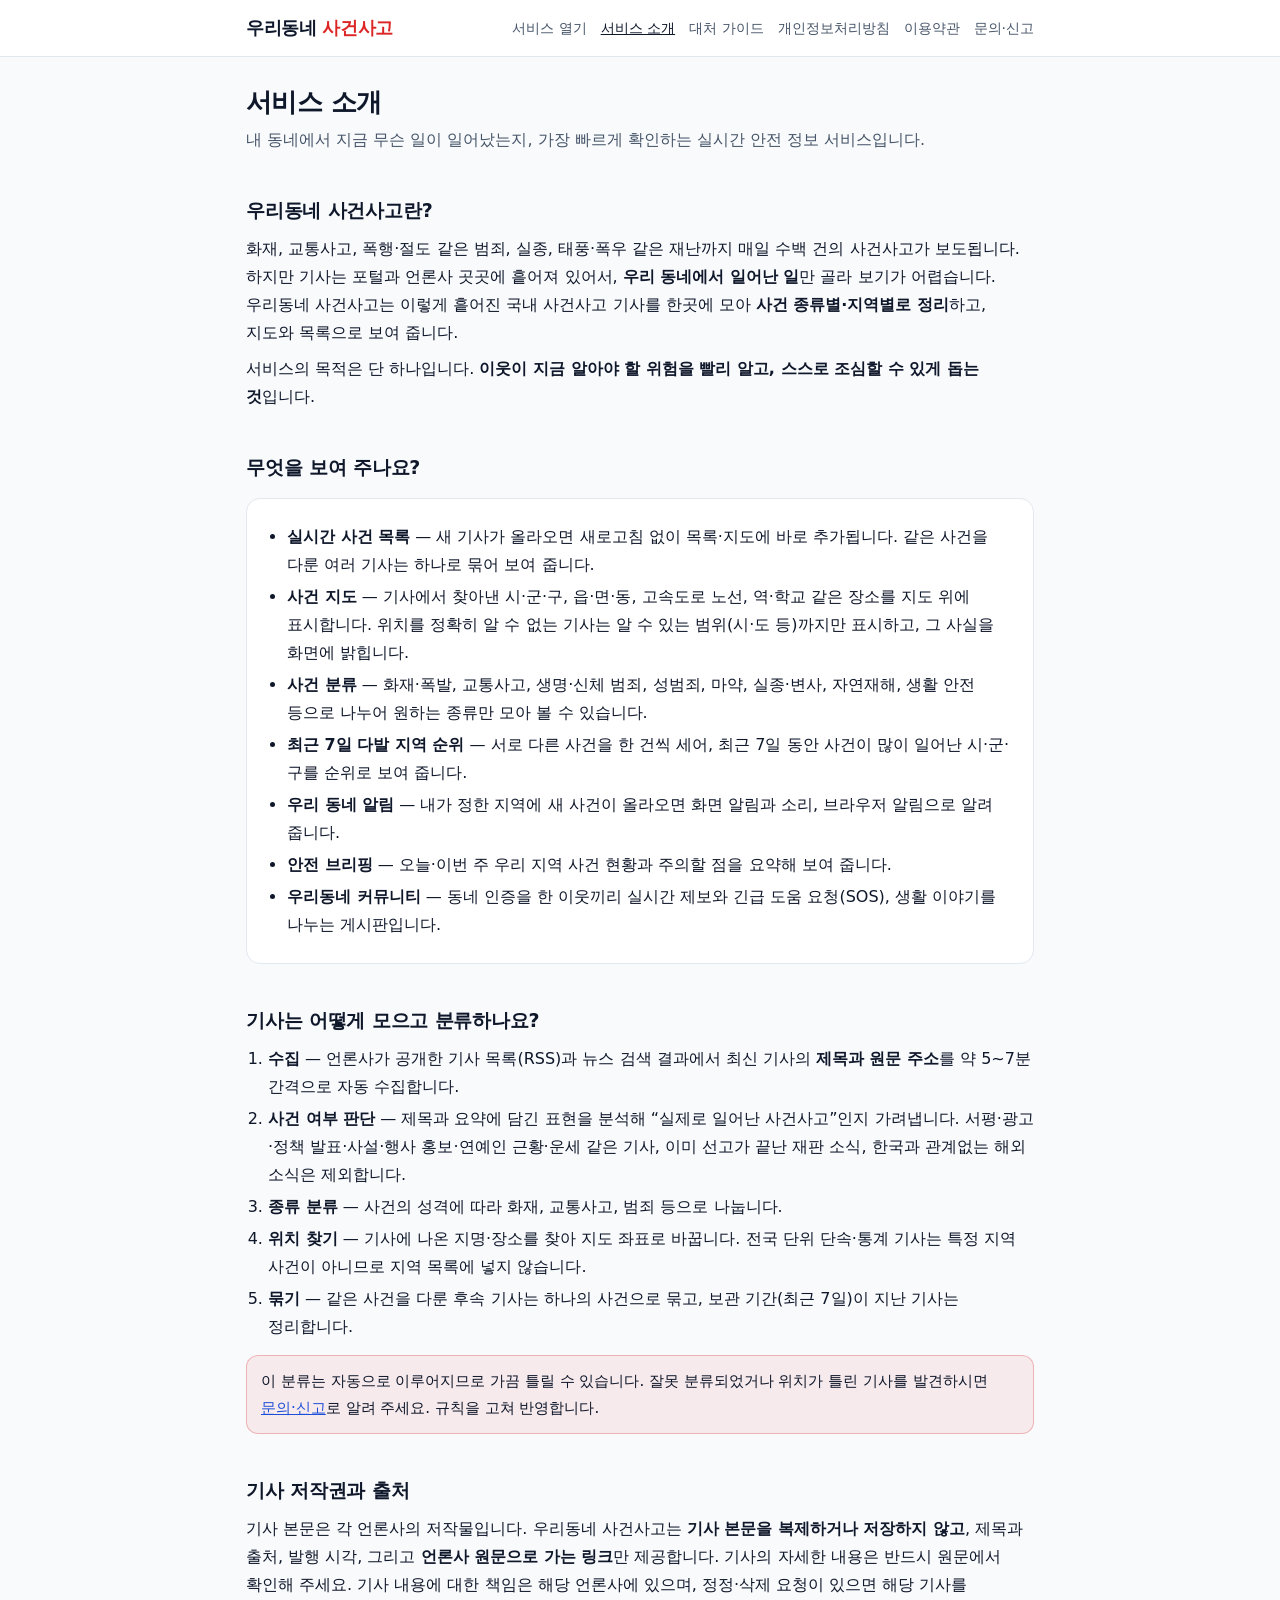
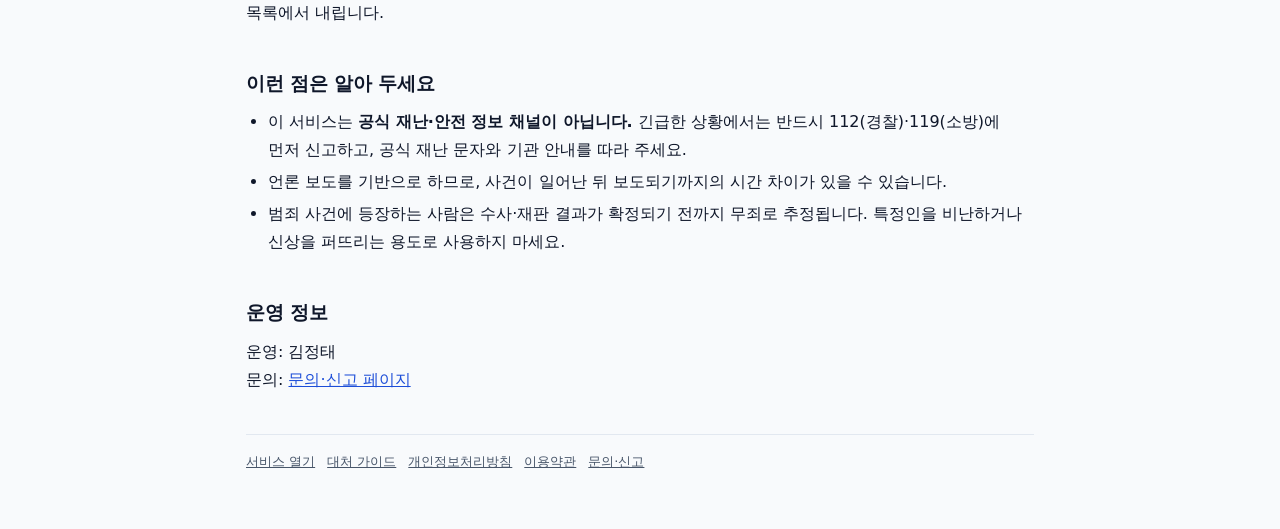
==== about.html @ 640eea9c "Update about.html" ====
<!DOCTYPE html>
<html lang="ko">
<head>
<meta charset="UTF-8">
<meta name="viewport" content="width=device-width, initial-scale=1.0">
<title>서비스 소개 - 우리동네 사건사고</title>
<meta name="description" content="우리동네 사건사고가 무엇인지, 어떤 기사를 어떻게 모으고 분류하는지, 어떤 기능을 제공하는지 소개합니다.">
<link rel="canonical" href="https://www.townalert.kr/about.html">
<link rel="stylesheet" href="site.css">
</head>
<body>
<header class="top"><div class="top-in">
  <a class="brand" href="./">우리동네 <b>사건사고</b></a>
  <nav class="nav"><a href="./">서비스 열기</a><a class="on" href="about.html">서비스 소개</a><a href="guide.html">대처 가이드</a><a href="privacy.html">개인정보처리방침</a><a href="terms.html">이용약관</a><a href="contact.html">문의·신고</a></nav>
</div></header>
<main class="wrap">
  <h1>서비스 소개</h1>
  <p class="lead">내 동네에서 지금 무슨 일이 일어났는지, 가장 빠르게 확인하는 실시간 안전 정보 서비스입니다.</p>

  <h2>우리동네 사건사고란?</h2>
  <p>화재, 교통사고, 폭행·절도 같은 범죄, 실종, 태풍·폭우 같은 재난까지 매일 수백 건의 사건사고가 보도됩니다. 하지만 기사는 포털과 언론사 곳곳에 흩어져 있어서, <b>우리 동네에서 일어난 일</b>만 골라 보기가 어렵습니다. 우리동네 사건사고는 이렇게 흩어진 국내 사건사고 기사를 한곳에 모아 <b>사건 종류별·지역별로 정리</b>하고, 지도와 목록으로 보여 줍니다.</p>
  <p>서비스의 목적은 단 하나입니다. <b>이웃이 지금 알아야 할 위험을 빨리 알고, 스스로 조심할 수 있게 돕는 것</b>입니다.</p>

  <h2>무엇을 보여 주나요?</h2>
  <div class="card"><ul>
    <li><b>실시간 사건 목록</b> — 새 기사가 올라오면 새로고침 없이 목록·지도에 바로 추가됩니다. 같은 사건을 다룬 여러 기사는 하나로 묶어 보여 줍니다.</li>
    <li><b>사건 지도</b> — 기사에서 찾아낸 시·군·구, 읍·면·동, 고속도로 노선, 역·학교 같은 장소를 지도 위에 표시합니다. 위치를 정확히 알 수 없는 기사는 알 수 있는 범위(시·도 등)까지만 표시하고, 그 사실을 화면에 밝힙니다.</li>
    <li><b>사건 분류</b> — 화재·폭발, 교통사고, 생명·신체 범죄, 성범죄, 마약, 실종·변사, 자연재해, 생활 안전 등으로 나누어 원하는 종류만 모아 볼 수 있습니다.</li>
    <li><b>최근 7일 다발 지역 순위</b> — 서로 다른 사건을 한 건씩 세어, 최근 7일 동안 사건이 많이 일어난 시·군·구를 순위로 보여 줍니다.</li>
    <li><b>우리 동네 알림</b> — 내가 정한 지역에 새 사건이 올라오면 화면 알림과 소리, 브라우저 알림으로 알려 줍니다.</li>
    <li><b>안전 브리핑</b> — 오늘·이번 주 우리 지역 사건 현황과 주의할 점을 요약해 보여 줍니다.</li>
    <li><b>우리동네 커뮤니티</b> — 동네 인증을 한 이웃끼리 실시간 제보와 긴급 도움 요청(SOS), 생활 이야기를 나누는 게시판입니다.</li>
  </ul></div>

  <h2>기사는 어떻게 모으고 분류하나요?</h2>
  <ol>
    <li><b>수집</b> — 언론사가 공개한 기사 목록(RSS)과 뉴스 검색 결과에서 최신 기사의 <b>제목과 원문 주소</b>를 약 5~7분 간격으로 자동 수집합니다.</li>
    <li><b>사건 여부 판단</b> — 제목과 요약에 담긴 표현을 분석해 “실제로 일어난 사건사고”인지 가려냅니다. 서평·광고·정책 발표·사설·행사 홍보·연예인 근황·운세 같은 기사, 이미 선고가 끝난 재판 소식, 한국과 관계없는 해외 소식은 제외합니다.</li>
    <li><b>종류 분류</b> — 사건의 성격에 따라 화재, 교통사고, 범죄 등으로 나눕니다.</li>
    <li><b>위치 찾기</b> — 기사에 나온 지명·장소를 찾아 지도 좌표로 바꿉니다. 전국 단위 단속·통계 기사는 특정 지역 사건이 아니므로 지역 목록에 넣지 않습니다.</li>
    <li><b>묶기</b> — 같은 사건을 다룬 후속 기사는 하나의 사건으로 묶고, 보관 기간(최근 7일)이 지난 기사는 정리합니다.</li>
  </ol>
  <div class="note">이 분류는 자동으로 이루어지므로 가끔 틀릴 수 있습니다. 잘못 분류되었거나 위치가 틀린 기사를 발견하시면 <a href="contact.html">문의·신고</a>로 알려 주세요. 규칙을 고쳐 반영합니다.</div>

  <h2>기사 저작권과 출처</h2>
  <p>기사 본문은 각 언론사의 저작물입니다. 우리동네 사건사고는 <b>기사 본문을 복제하거나 저장하지 않고</b>, 제목과 출처, 발행 시각, 그리고 <b>언론사 원문으로 가는 링크</b>만 제공합니다. 기사의 자세한 내용은 반드시 원문에서 확인해 주세요. 기사 내용에 대한 책임은 해당 언론사에 있으며, 정정·삭제 요청이 있으면 해당 기사를 목록에서 내립니다.</p>

  <h2>이런 점은 알아 두세요</h2>
  <ul>
    <li>이 서비스는 <b>공식 재난·안전 정보 채널이 아닙니다.</b> 긴급한 상황에서는 반드시 112(경찰)·119(소방)에 먼저 신고하고, 공식 재난 문자와 기관 안내를 따라 주세요.</li>
    <li>언론 보도를 기반으로 하므로, 사건이 일어난 뒤 보도되기까지의 시간 차이가 있을 수 있습니다.</li>
    <li>범죄 사건에 등장하는 사람은 수사·재판 결과가 확정되기 전까지 무죄로 추정됩니다. 특정인을 비난하거나 신상을 퍼뜨리는 용도로 사용하지 마세요.</li>
  </ul>

  <h2>운영 정보</h2>
  <p>운영: 김정태<br>문의: <a href="contact.html">문의·신고 페이지</a></p>

  <div class="foot"><a href="./">서비스 열기</a><a href="guide.html">대처 가이드</a><a href="privacy.html">개인정보처리방침</a><a href="terms.html">이용약관</a><a href="contact.html">문의·신고</a></div>
</main>
</body>
</html>
---- site.css ----
/* 우리동네 사건사고 - 안내 페이지 공통 스타일 (소개·가이드·개인정보처리방침·이용약관·문의) */
:root { --bg:#f8fafc; --card:#ffffff; --text:#0f172a; --sub:#475569; --line:#e2e8f0; --brand:#dc2626; --link:#1d4ed8; }
@media (prefers-color-scheme: dark) { :root { --bg:#0b1120; --card:#111a2e; --text:#f1f5f9; --sub:#cbd5e1; --line:#26334d; --brand:#f87171; --link:#93c5fd; } }
* { box-sizing: border-box; }
html { -webkit-text-size-adjust: 100%; }
body { margin:0; background:var(--bg); color:var(--text); line-height:1.75; font-size:16px;
  font-family:'Pretendard Variable','Pretendard',-apple-system,BlinkMacSystemFont,system-ui,Roboto,'Apple SD Gothic Neo','Malgun Gothic',sans-serif; word-break:keep-all; }
a { color:var(--link); }
.top { background:var(--card); border-bottom:1px solid var(--line); }
.top-in, .wrap { max-width:820px; margin:0 auto; padding:0 16px; }
.top-in { display:flex; align-items:center; justify-content:space-between; gap:12px; flex-wrap:wrap; padding-top:12px; padding-bottom:12px; }
.brand { font-weight:900; font-size:18px; color:var(--text); text-decoration:none; letter-spacing:-.02em; }
.brand b { color:var(--brand); }
.nav { display:flex; flex-wrap:wrap; gap:4px 14px; font-size:14px; }
.nav a { color:var(--sub); text-decoration:none; } .nav a:hover, .nav a.on { color:var(--text); text-decoration:underline; }
.wrap { padding-top:28px; padding-bottom:56px; }
h1 { font-size:26px; line-height:1.35; margin:0 0 6px; letter-spacing:-.02em; }
.lead { color:var(--sub); margin:0 0 24px; }
h2 { font-size:19px; margin:34px 0 8px; padding-top:6px; letter-spacing:-.01em; }
h3 { font-size:16px; margin:20px 0 4px; }
p, li { color:var(--text); } p { margin:8px 0; }
ul, ol { padding-left:22px; margin:8px 0; } li { margin:4px 0; }
.card { background:var(--card); border:1px solid var(--line); border-radius:14px; padding:16px 18px; margin:14px 0; }
.note { background:rgba(220,38,38,.07); border:1px solid rgba(220,38,38,.28); border-radius:12px; padding:12px 14px; margin:14px 0; font-size:15px; }
table { width:100%; border-collapse:collapse; margin:10px 0; font-size:14.5px; }
th, td { border:1px solid var(--line); padding:8px 10px; text-align:left; vertical-align:top; } th { background:rgba(100,116,139,.12); }
.meta { color:var(--sub); font-size:13px; }
.foot { border-top:1px solid var(--line); margin-top:40px; padding-top:16px; color:var(--sub); font-size:13px; }
.foot a { color:var(--sub); margin-right:12px; }
.ph { background:rgba(250,204,21,.25); border-radius:4px; padding:0 4px; }
@media (max-width:560px) { h1 { font-size:22px; } body { font-size:15.5px; } th, td { padding:6px 7px; } }
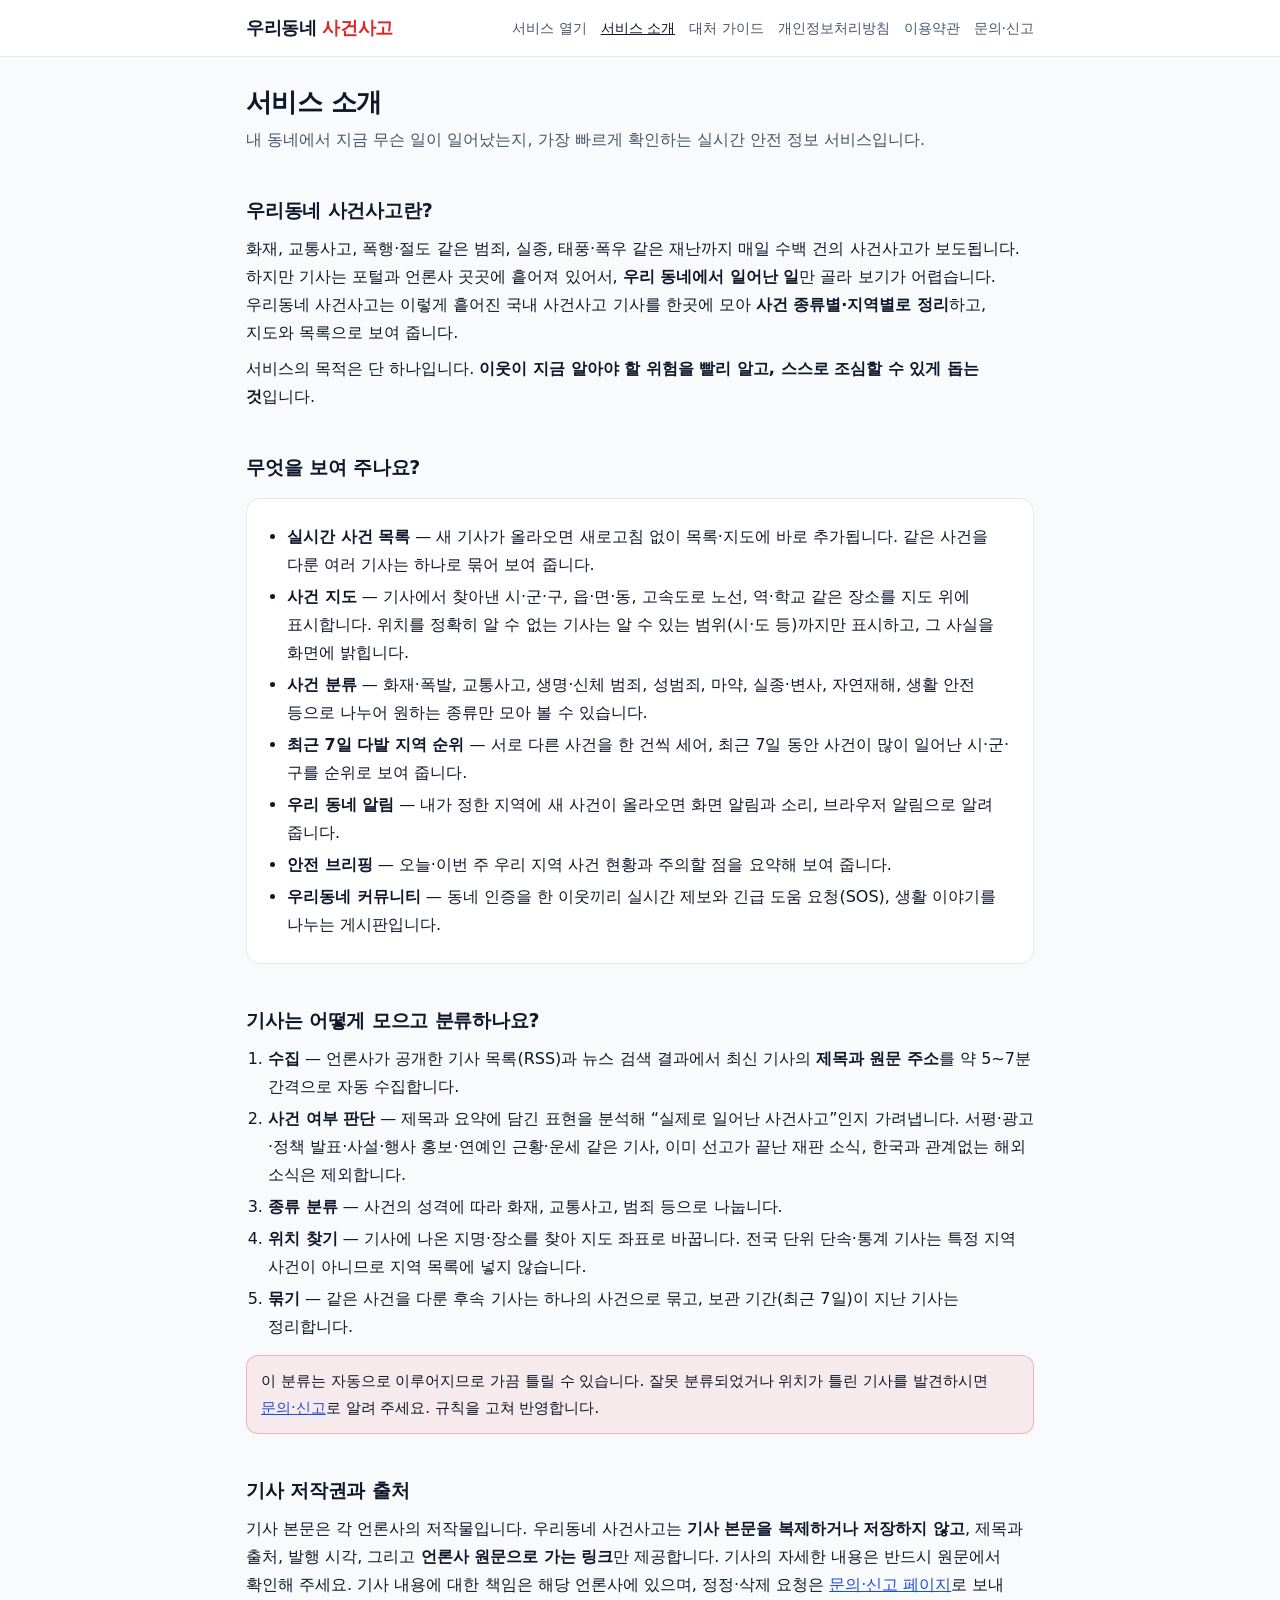
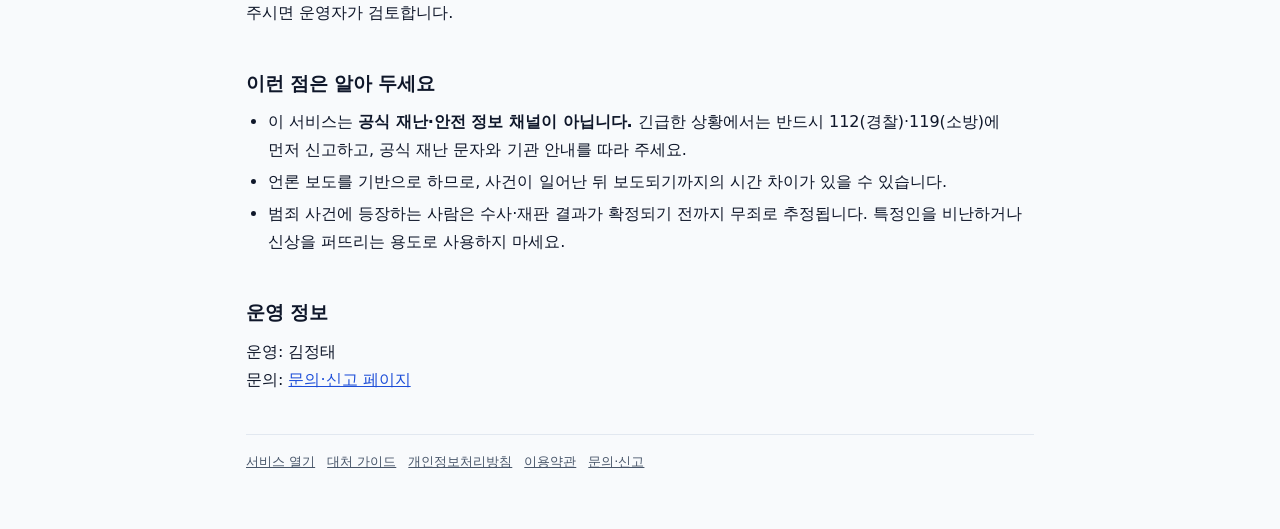
==== commit 4d602241: "Update about.html" ====
--- a/about.html
+++ b/about.html
@@ -43,7 +43,7 @@
   <div class="note">이 분류는 자동으로 이루어지므로 가끔 틀릴 수 있습니다. 잘못 분류되었거나 위치가 틀린 기사를 발견하시면 <a href="contact.html">문의·신고</a>로 알려 주세요. 규칙을 고쳐 반영합니다.</div>
 
   <h2>기사 저작권과 출처</h2>
-  <p>기사 본문은 각 언론사의 저작물입니다. 우리동네 사건사고는 <b>기사 본문을 복제하거나 저장하지 않고</b>, 제목과 출처, 발행 시각, 그리고 <b>언론사 원문으로 가는 링크</b>만 제공합니다. 기사의 자세한 내용은 반드시 원문에서 확인해 주세요. 기사 내용에 대한 책임은 해당 언론사에 있으며, 정정·삭제 요청이 있으면 해당 기사를 목록에서 내립니다.</p>
+  <p>기사 본문은 각 언론사의 저작물입니다. 우리동네 사건사고는 <b>기사 본문을 복제하거나 저장하지 않고</b>, 제목과 출처, 발행 시각, 그리고 <b>언론사 원문으로 가는 링크</b>만 제공합니다. 기사의 자세한 내용은 반드시 원문에서 확인해 주세요. 기사 내용에 대한 책임은 해당 언론사에 있으며, 정정·삭제 요청은 <a href="contact.html">문의·신고 페이지</a>로 보내 주시면 운영자가 검토합니다.</p>
 
   <h2>이런 점은 알아 두세요</h2>
   <ul>
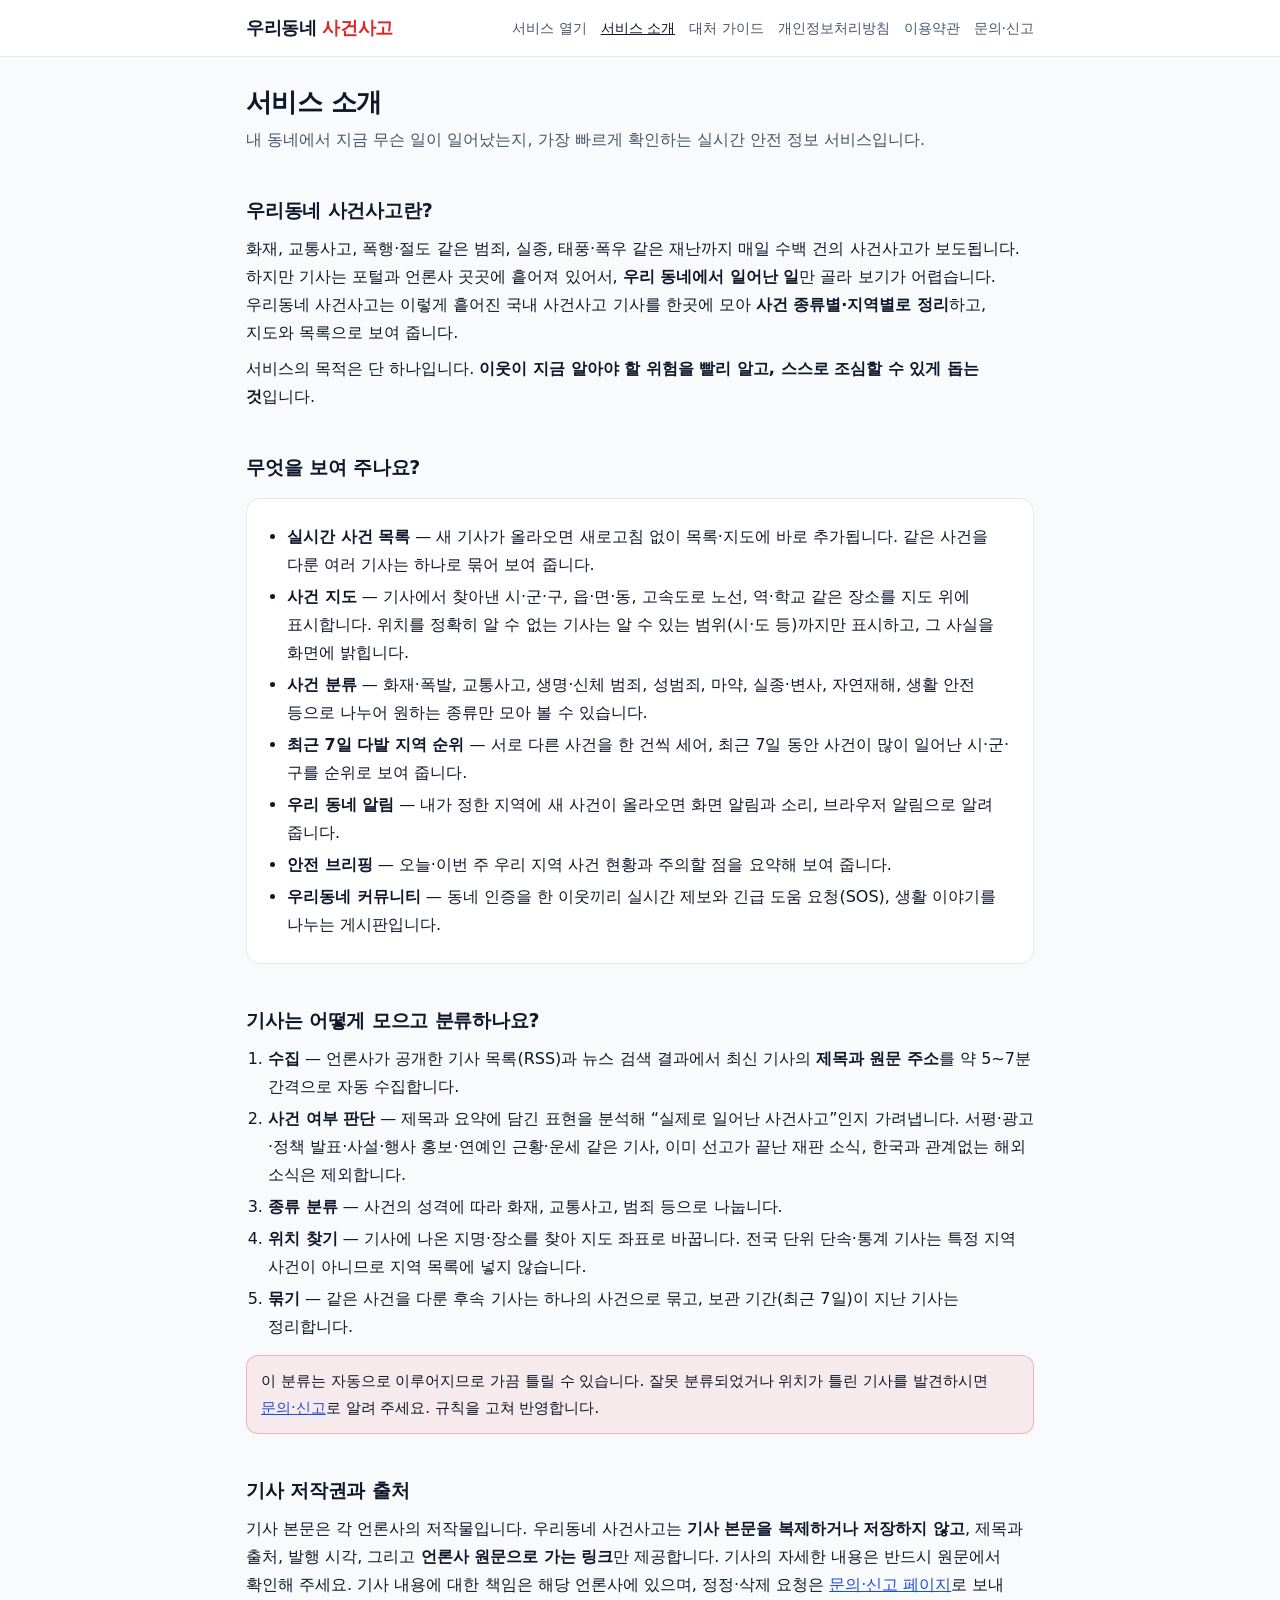
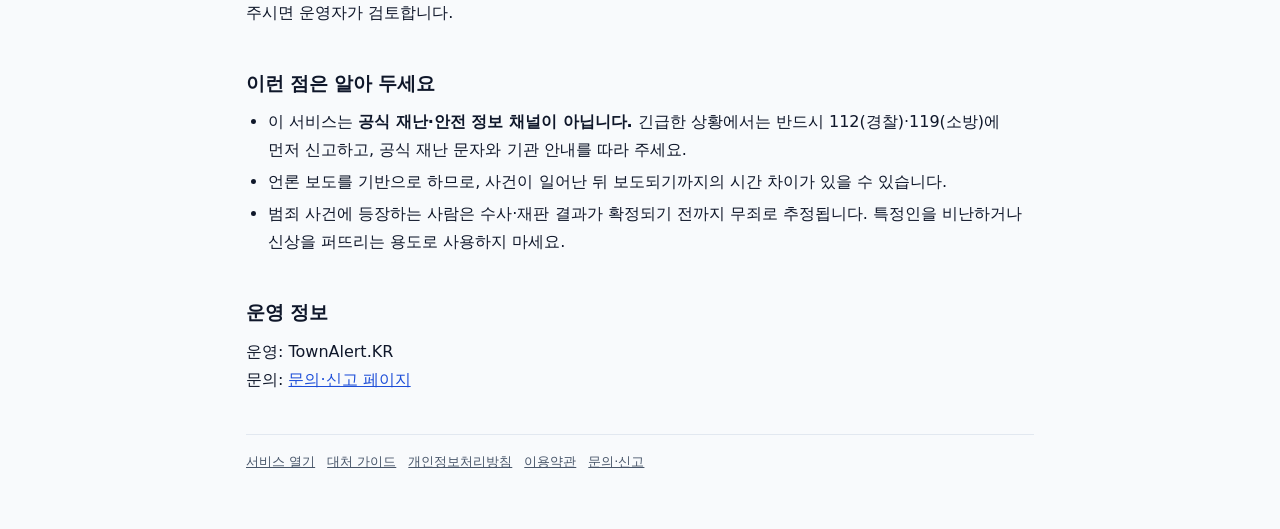
==== commit ffe20232: "Update about.html" ====
--- a/about.html
+++ b/about.html
@@ -3,6 +3,7 @@
 <head>
 <meta charset="UTF-8">
 <meta name="viewport" content="width=device-width, initial-scale=1.0">
+    <script async src="https://pagead2.googlesyndication.com/pagead/js/adsbygoogle.js?client=ca-pub-5504452289096948" crossorigin="anonymous"></script>
 <title>서비스 소개 - 우리동네 사건사고</title>
 <meta name="description" content="우리동네 사건사고가 무엇인지, 어떤 기사를 어떻게 모으고 분류하는지, 어떤 기능을 제공하는지 소개합니다.">
 <link rel="canonical" href="https://www.townalert.kr/about.html">
@@ -53,7 +54,7 @@
   </ul>
 
   <h2>운영 정보</h2>
-  <p>운영: 김정태<br>문의: <a href="contact.html">문의·신고 페이지</a></p>
+  <p>운영: TownAlert.KR<br>문의: <a href="contact.html">문의·신고 페이지</a></p>
 
   <div class="foot"><a href="./">서비스 열기</a><a href="guide.html">대처 가이드</a><a href="privacy.html">개인정보처리방침</a><a href="terms.html">이용약관</a><a href="contact.html">문의·신고</a></div>
 </main>
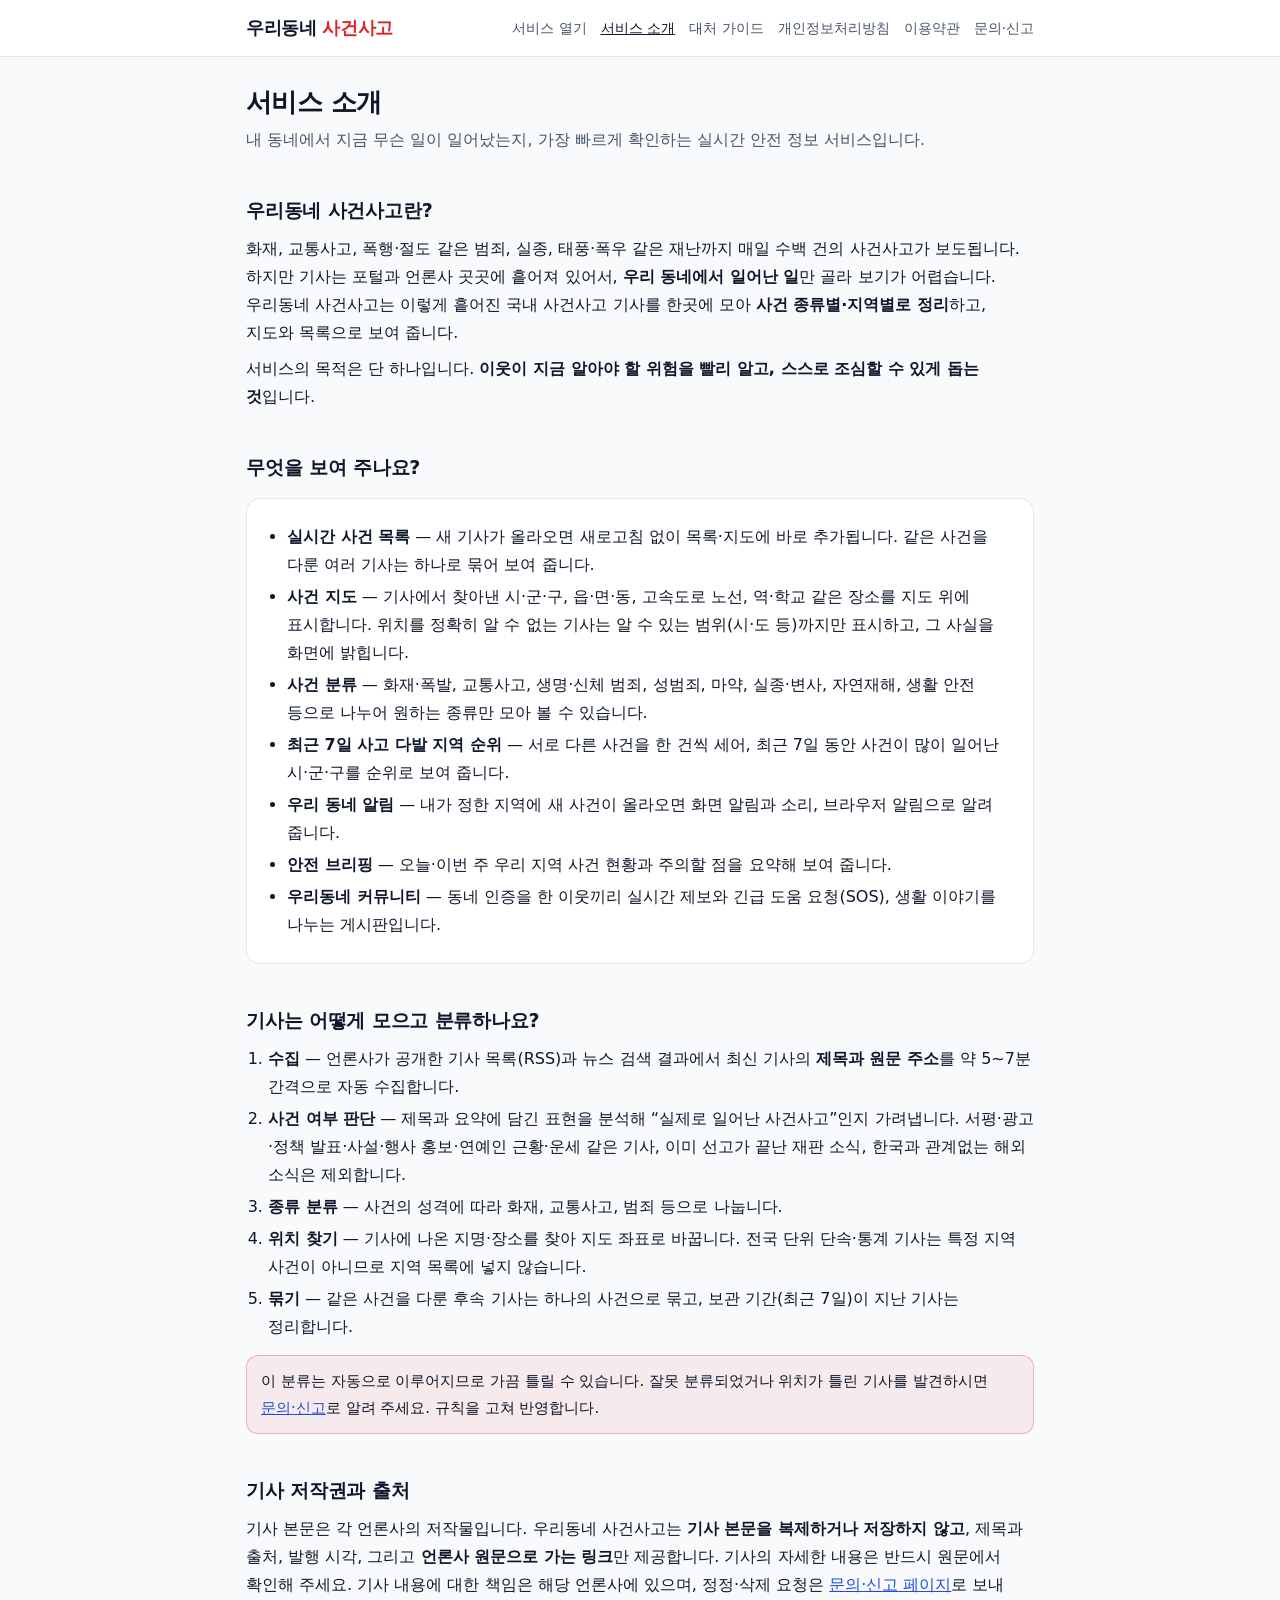
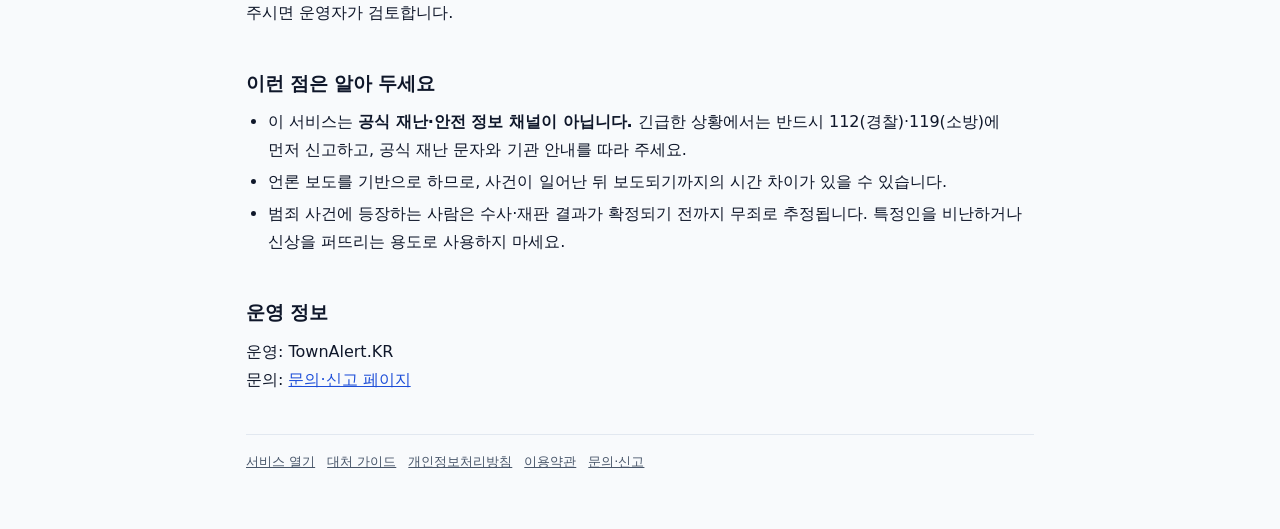
==== commit bdd06938: "Update about.html" ====
--- a/about.html
+++ b/about.html
@@ -27,7 +27,7 @@
     <li><b>실시간 사건 목록</b> — 새 기사가 올라오면 새로고침 없이 목록·지도에 바로 추가됩니다. 같은 사건을 다룬 여러 기사는 하나로 묶어 보여 줍니다.</li>
     <li><b>사건 지도</b> — 기사에서 찾아낸 시·군·구, 읍·면·동, 고속도로 노선, 역·학교 같은 장소를 지도 위에 표시합니다. 위치를 정확히 알 수 없는 기사는 알 수 있는 범위(시·도 등)까지만 표시하고, 그 사실을 화면에 밝힙니다.</li>
     <li><b>사건 분류</b> — 화재·폭발, 교통사고, 생명·신체 범죄, 성범죄, 마약, 실종·변사, 자연재해, 생활 안전 등으로 나누어 원하는 종류만 모아 볼 수 있습니다.</li>
-    <li><b>최근 7일 다발 지역 순위</b> — 서로 다른 사건을 한 건씩 세어, 최근 7일 동안 사건이 많이 일어난 시·군·구를 순위로 보여 줍니다.</li>
+    <li><b>최근 7일 사고 다발 지역 순위</b> — 서로 다른 사건을 한 건씩 세어, 최근 7일 동안 사건이 많이 일어난 시·군·구를 순위로 보여 줍니다.</li>
     <li><b>우리 동네 알림</b> — 내가 정한 지역에 새 사건이 올라오면 화면 알림과 소리, 브라우저 알림으로 알려 줍니다.</li>
     <li><b>안전 브리핑</b> — 오늘·이번 주 우리 지역 사건 현황과 주의할 점을 요약해 보여 줍니다.</li>
     <li><b>우리동네 커뮤니티</b> — 동네 인증을 한 이웃끼리 실시간 제보와 긴급 도움 요청(SOS), 생활 이야기를 나누는 게시판입니다.</li>
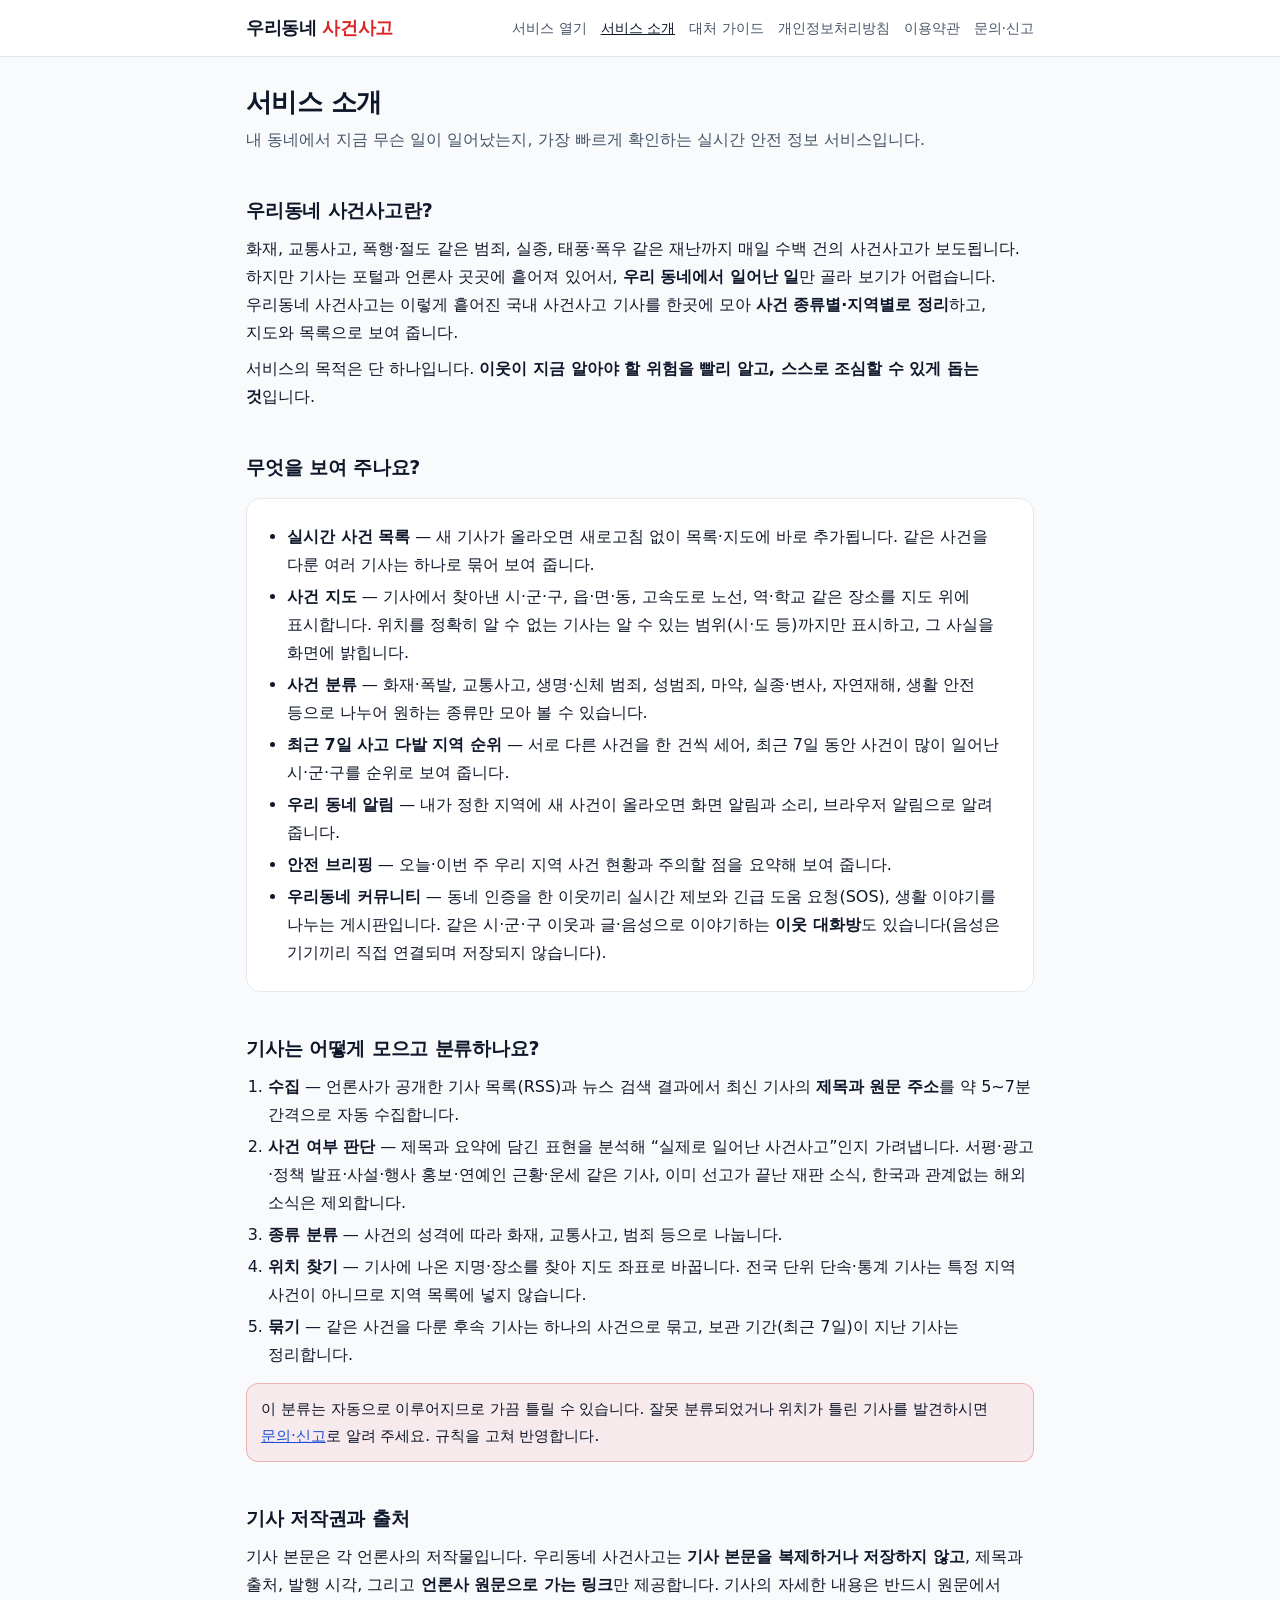
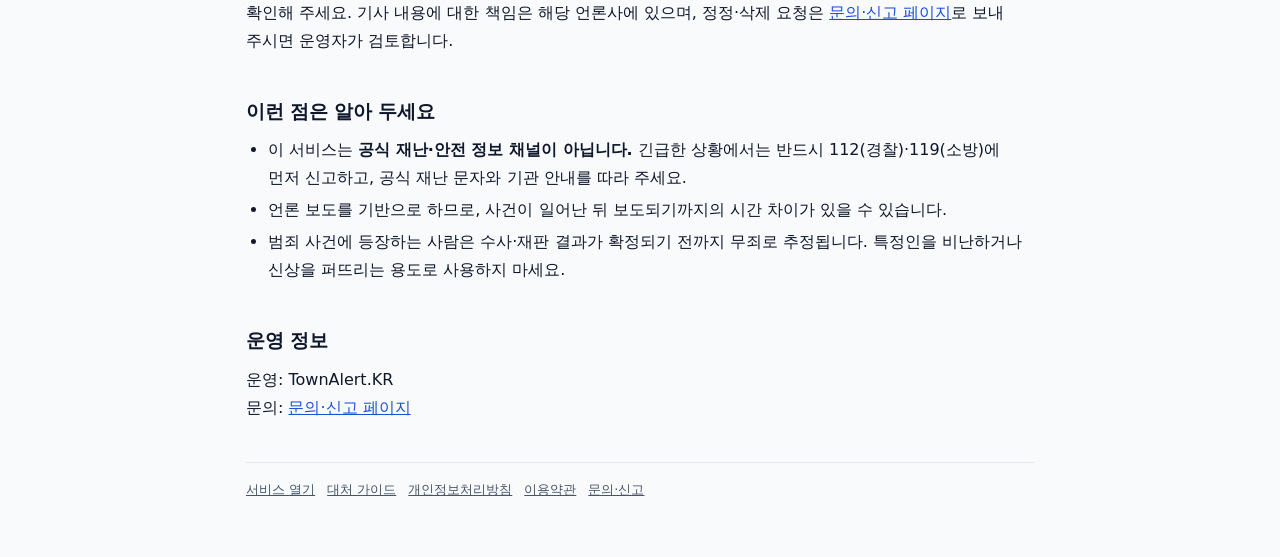
==== commit 8c4bb805: "Update about.html" ====
--- a/about.html
+++ b/about.html
@@ -30,7 +30,7 @@
     <li><b>최근 7일 사고 다발 지역 순위</b> — 서로 다른 사건을 한 건씩 세어, 최근 7일 동안 사건이 많이 일어난 시·군·구를 순위로 보여 줍니다.</li>
     <li><b>우리 동네 알림</b> — 내가 정한 지역에 새 사건이 올라오면 화면 알림과 소리, 브라우저 알림으로 알려 줍니다.</li>
     <li><b>안전 브리핑</b> — 오늘·이번 주 우리 지역 사건 현황과 주의할 점을 요약해 보여 줍니다.</li>
-    <li><b>우리동네 커뮤니티</b> — 동네 인증을 한 이웃끼리 실시간 제보와 긴급 도움 요청(SOS), 생활 이야기를 나누는 게시판입니다.</li>
+    <li><b>우리동네 커뮤니티</b> — 동네 인증을 한 이웃끼리 실시간 제보와 긴급 도움 요청(SOS), 생활 이야기를 나누는 게시판입니다. 같은 시·군·구 이웃과 글·음성으로 이야기하는 <b>이웃 대화방</b>도 있습니다(음성은 기기끼리 직접 연결되며 저장되지 않습니다).</li>
   </ul></div>
 
   <h2>기사는 어떻게 모으고 분류하나요?</h2>
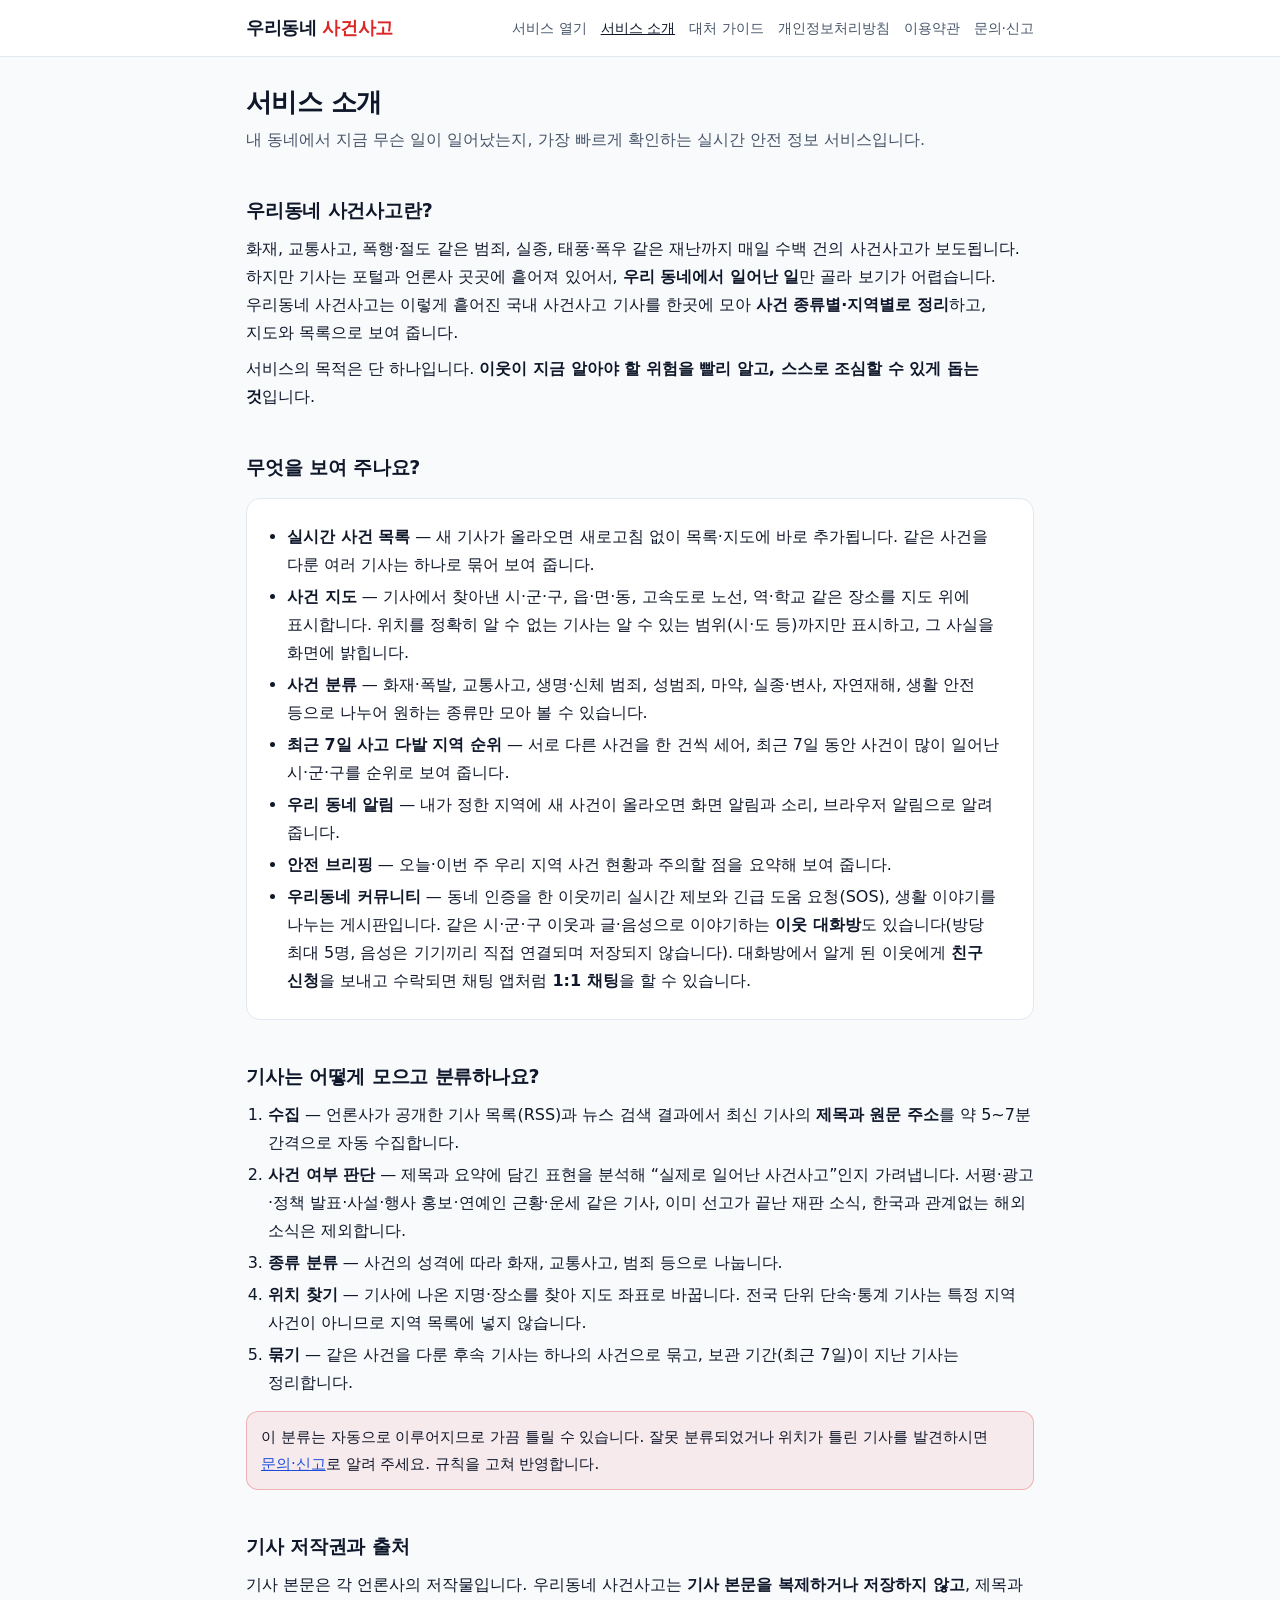
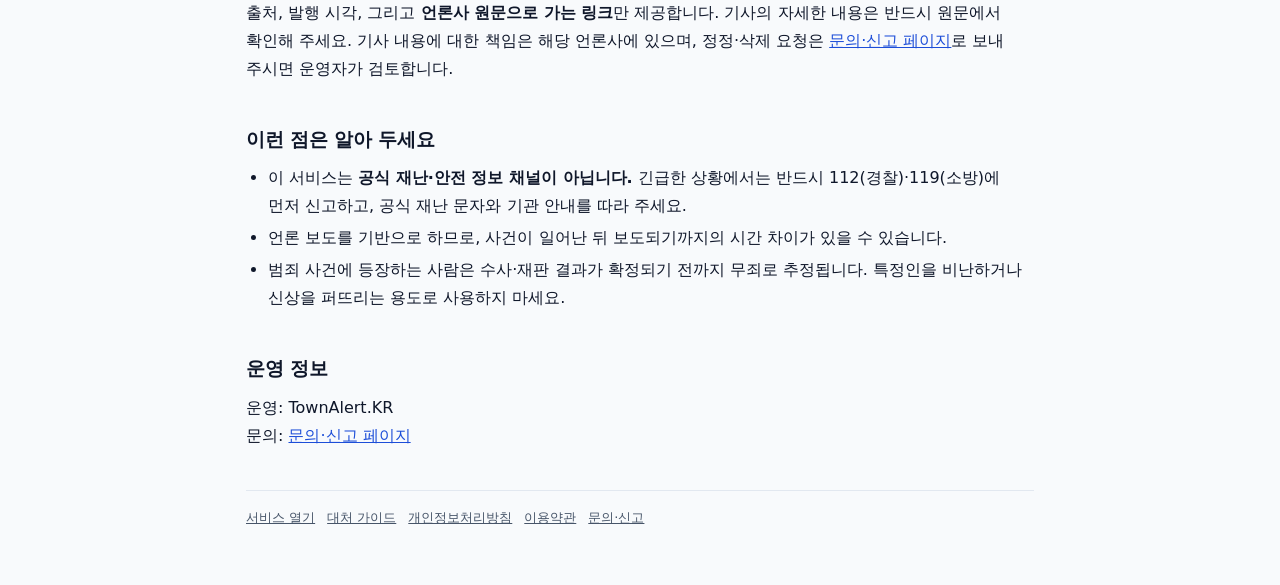
==== commit 9fa41aee: "Update about.html" ====
--- a/about.html
+++ b/about.html
@@ -30,7 +30,7 @@
     <li><b>최근 7일 사고 다발 지역 순위</b> — 서로 다른 사건을 한 건씩 세어, 최근 7일 동안 사건이 많이 일어난 시·군·구를 순위로 보여 줍니다.</li>
     <li><b>우리 동네 알림</b> — 내가 정한 지역에 새 사건이 올라오면 화면 알림과 소리, 브라우저 알림으로 알려 줍니다.</li>
     <li><b>안전 브리핑</b> — 오늘·이번 주 우리 지역 사건 현황과 주의할 점을 요약해 보여 줍니다.</li>
-    <li><b>우리동네 커뮤니티</b> — 동네 인증을 한 이웃끼리 실시간 제보와 긴급 도움 요청(SOS), 생활 이야기를 나누는 게시판입니다. 같은 시·군·구 이웃과 글·음성으로 이야기하는 <b>이웃 대화방</b>도 있습니다(음성은 기기끼리 직접 연결되며 저장되지 않습니다).</li>
+    <li><b>우리동네 커뮤니티</b> — 동네 인증을 한 이웃끼리 실시간 제보와 긴급 도움 요청(SOS), 생활 이야기를 나누는 게시판입니다. 같은 시·군·구 이웃과 글·음성으로 이야기하는 <b>이웃 대화방</b>도 있습니다(방당 최대 5명, 음성은 기기끼리 직접 연결되며 저장되지 않습니다). 대화방에서 알게 된 이웃에게 <b>친구 신청</b>을 보내고 수락되면 채팅 앱처럼 <b>1:1 채팅</b>을 할 수 있습니다.</li>
   </ul></div>
 
   <h2>기사는 어떻게 모으고 분류하나요?</h2>
